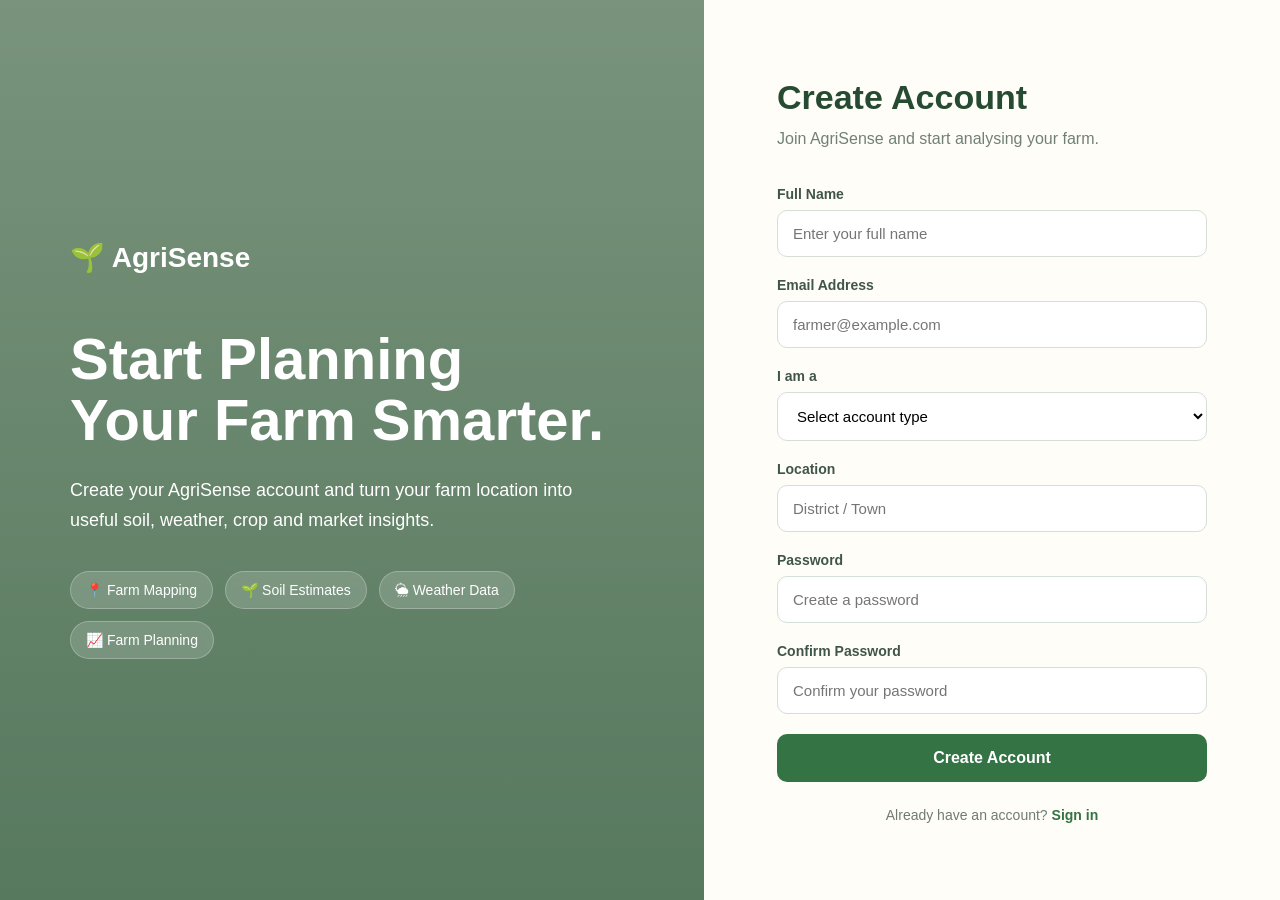
==== frontend/register.html @ 755b578f "setup the frontend and created login and register pages" ====
<!DOCTYPE html>
<html lang="en">
<head>
    <meta charset="UTF-8">
    <meta name="viewport" content="width=device-width, initial-scale=1.0">
    <title>AgriSense | Register</title>
    <link rel="stylesheet" href="css/styles.css">
</head>
<body>

    <div class="auth-page">

        <div class="brand-panel">
            <div class="overlay"></div>

            <div class="brand-content">
                <div class="logo">🌱 AgriSense</div>

                <h1>Start Planning<br>Your Farm Smarter.</h1>

                <p>
                    Create your AgriSense account and turn your farm
                    location into useful soil, weather, crop and market insights.
                </p>

                <div class="feature-tags">
                    <span>📍 Farm Mapping</span>
                    <span>🌱 Soil Estimates</span>
                    <span>🌦 Weather Data</span>
                    <span>📈 Farm Planning</span>
                </div>
            </div>
        </div>

        <div class="form-panel">

            <div class="form-container">

                <div class="mobile-logo">
                    🌱 AgriSense
                </div>

                <h2>Create Account</h2>

                <p class="subtitle">
                    Join AgriSense and start analysing your farm.
                </p>

                <form id="registerForm">

                    <div class="form-group">
                        <label for="fullname">Full Name</label>

                        <input
                            type="text"
                            id="fullname"
                            placeholder="Enter your full name"
                            required
                        >
                    </div>

                    <div class="form-group">
                        <label for="email">Email Address</label>

                        <input
                            type="email"
                            id="email"
                            placeholder="farmer@example.com"
                            required
                        >
                    </div>

                    <div class="form-group">
                        <label for="role">I am a</label>

                        <select id="role" required>
                            <option value="">Select account type</option>
                            <option value="farmer">Farmer</option>
                            <option value="buyer">Buyer</option>
                            <option value="cooperative">Cooperative</option>
                        </select>
                    </div>

                    <div class="form-group">
                        <label for="location">Location</label>

                        <input
                            type="text"
                            id="location"
                            placeholder="District / Town"
                            required
                        >
                    </div>

                    <div class="form-group">
                        <label for="password">Password</label>

                        <input
                            type="password"
                            id="password"
                            placeholder="Create a password"
                            required
                        >
                    </div>

                    <div class="form-group">
                        <label for="confirmPassword">Confirm Password</label>

                        <input
                            type="password"
                            id="confirmPassword"
                            placeholder="Confirm your password"
                            required
                        >
                    </div>

                    <button type="submit" class="primary-btn">
                        Create Account
                    </button>

                </form>

                <p class="switch-text">
                    Already have an account?
                    <a href="index.html">Sign in</a>
                </p>

            </div>
        </div>

    </div>

    <script src="js/auth.js"></script>
</body>
</html>
---- frontend/css/styles.css ----
* {
    margin: 0;
    padding: 0;
    box-sizing: border-box;
}

body {
    font-family: Arial, Helvetica, sans-serif;
    background: #f4f1e8;
    color: #26362d;
}

.auth-page {
    min-height: 100vh;
    display: grid;
    grid-template-columns: 1.1fr 0.9fr;
}

/* LEFT AGRICULTURE PANEL */

.brand-panel {
    position: relative;
    background:
        linear-gradient(
            rgba(20, 70, 35, 0.55),
            rgba(20, 70, 35, 0.7)
        ),
        url("https://images.unsplash.com/photo-1500651230702-0e2d8a49d4ad?auto=format&fit=crop&w=1600&q=80");

    background-size: cover;
    background-position: center;
    min-height: 100vh;
    display: flex;
    align-items: center;
    padding: 70px;
}

.brand-content {
    position: relative;
    z-index: 2;
    max-width: 620px;
    color: white;
}

.logo {
    font-size: 28px;
    font-weight: 700;
    margin-bottom: 55px;
}

.brand-content h1 {
    font-size: 58px;
    line-height: 1.05;
    margin-bottom: 24px;
}

.brand-content p {
    font-size: 18px;
    line-height: 1.7;
    max-width: 540px;
    margin-bottom: 35px;
}

.feature-tags {
    display: flex;
    flex-wrap: wrap;
    gap: 12px;
}

.feature-tags span {
    background: rgba(255, 255, 255, 0.16);
    border: 1px solid rgba(255, 255, 255, 0.25);
    padding: 10px 15px;
    border-radius: 30px;
    backdrop-filter: blur(4px);
    font-size: 14px;
}

/* RIGHT FORM PANEL */

.form-panel {
    display: flex;
    align-items: center;
    justify-content: center;
    padding: 50px;
    background: #fffdf7;
}

.form-container {
    width: 100%;
    max-width: 430px;
}

.mobile-logo {
    display: none;
    font-size: 25px;
    font-weight: 700;
    margin-bottom: 35px;
    color: #2f6d3f;
}

.form-container h2 {
    font-size: 34px;
    margin-bottom: 10px;
    color: #264b32;
}

.subtitle {
    color: #718077;
    margin-bottom: 35px;
    line-height: 1.5;
}

.form-group {
    margin-bottom: 20px;
}

.form-group label {
    display: block;
    font-size: 14px;
    font-weight: 600;
    margin-bottom: 8px;
    color: #405549;
}

.form-group input,
.form-group select {
    width: 100%;
    padding: 14px 15px;
    border: 1px solid #d6ded8;
    border-radius: 10px;
    background: white;
    font-size: 15px;
    outline: none;
    transition: 0.2s;
}

.form-group input:focus,
.form-group select:focus {
    border-color: #4a8b57;
    box-shadow: 0 0 0 3px rgba(74, 139, 87, 0.12);
}

.form-options {
    display: flex;
    align-items: center;
    justify-content: space-between;
    margin-bottom: 25px;
    font-size: 14px;
}

.form-options a,
.switch-text a {
    color: #347344;
    text-decoration: none;
    font-weight: 600;
}

.remember {
    display: flex;
    gap: 7px;
    align-items: center;
}

.primary-btn {
    width: 100%;
    border: none;
    padding: 15px;
    border-radius: 10px;
    background: #347344;
    color: white;
    font-size: 16px;
    font-weight: 600;
    cursor: pointer;
    transition: 0.2s;
}

.primary-btn:hover {
    background: #285d36;
}

.switch-text {
    margin-top: 25px;
    text-align: center;
    color: #6f7b73;
    font-size: 14px;
}

/* RESPONSIVE */

@media (max-width: 900px) {

    .auth-page {
        grid-template-columns: 1fr;
    }

    .brand-panel {
        display: none;
    }

    .form-panel {
        min-height: 100vh;
        padding: 30px 22px;
    }

    .mobile-logo {
        display: block;
    }
}
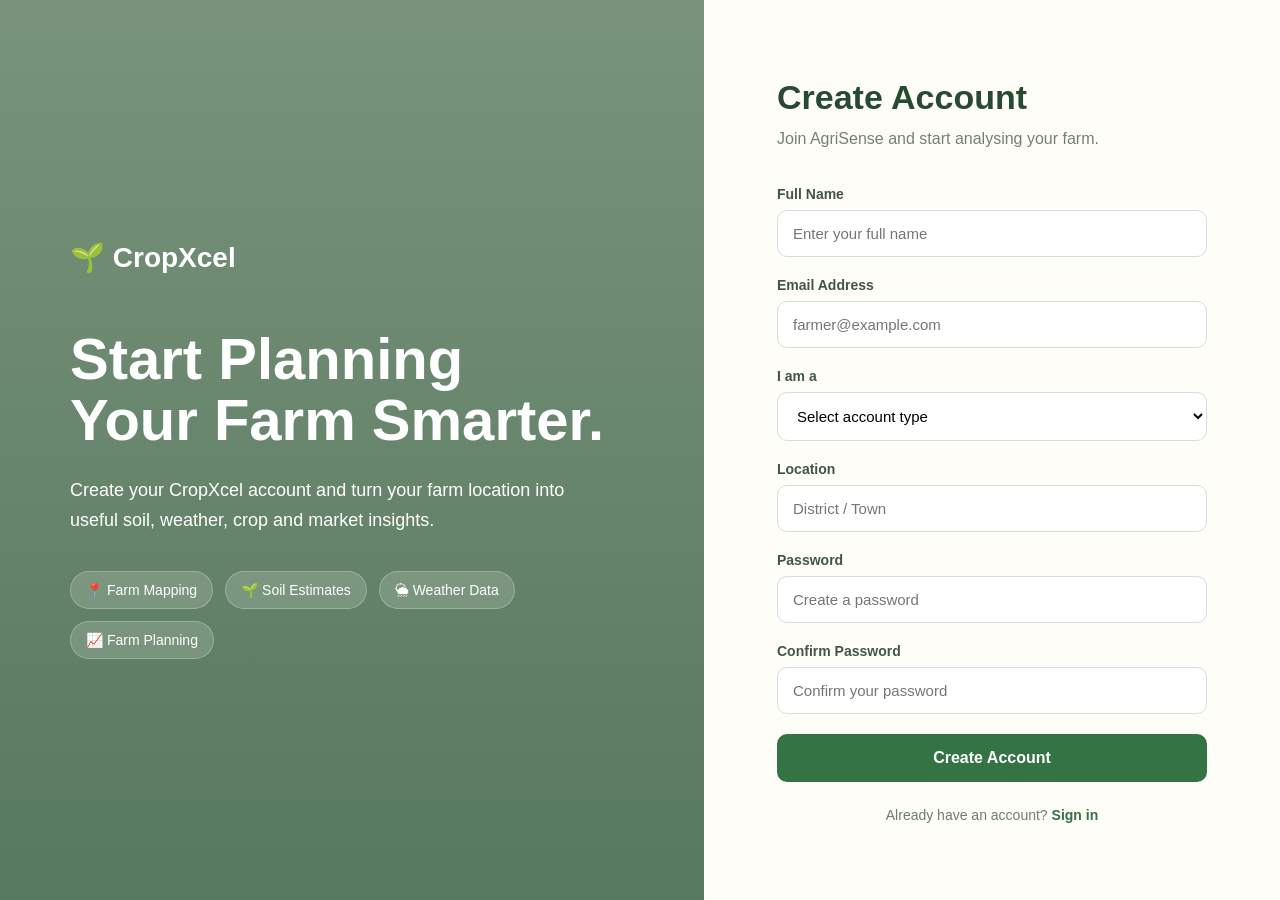
==== commit e8d85eed: "corrected the app name" ====
--- a/frontend/register.html
+++ b/frontend/register.html
@@ -3,7 +3,7 @@
 <head>
     <meta charset="UTF-8">
     <meta name="viewport" content="width=device-width, initial-scale=1.0">
-    <title>AgriSense | Register</title>
+    <title>CropXcel | Register</title>
     <link rel="stylesheet" href="css/styles.css">
 </head>
 <body>
@@ -14,12 +14,12 @@
             <div class="overlay"></div>
 
             <div class="brand-content">
-                <div class="logo">🌱 AgriSense</div>
+                <div class="logo">🌱 CropXcel</div>
 
                 <h1>Start Planning<br>Your Farm Smarter.</h1>
 
                 <p>
-                    Create your AgriSense account and turn your farm
+                    Create your CropXcel account and turn your farm
                     location into useful soil, weather, crop and market insights.
                 </p>
 
